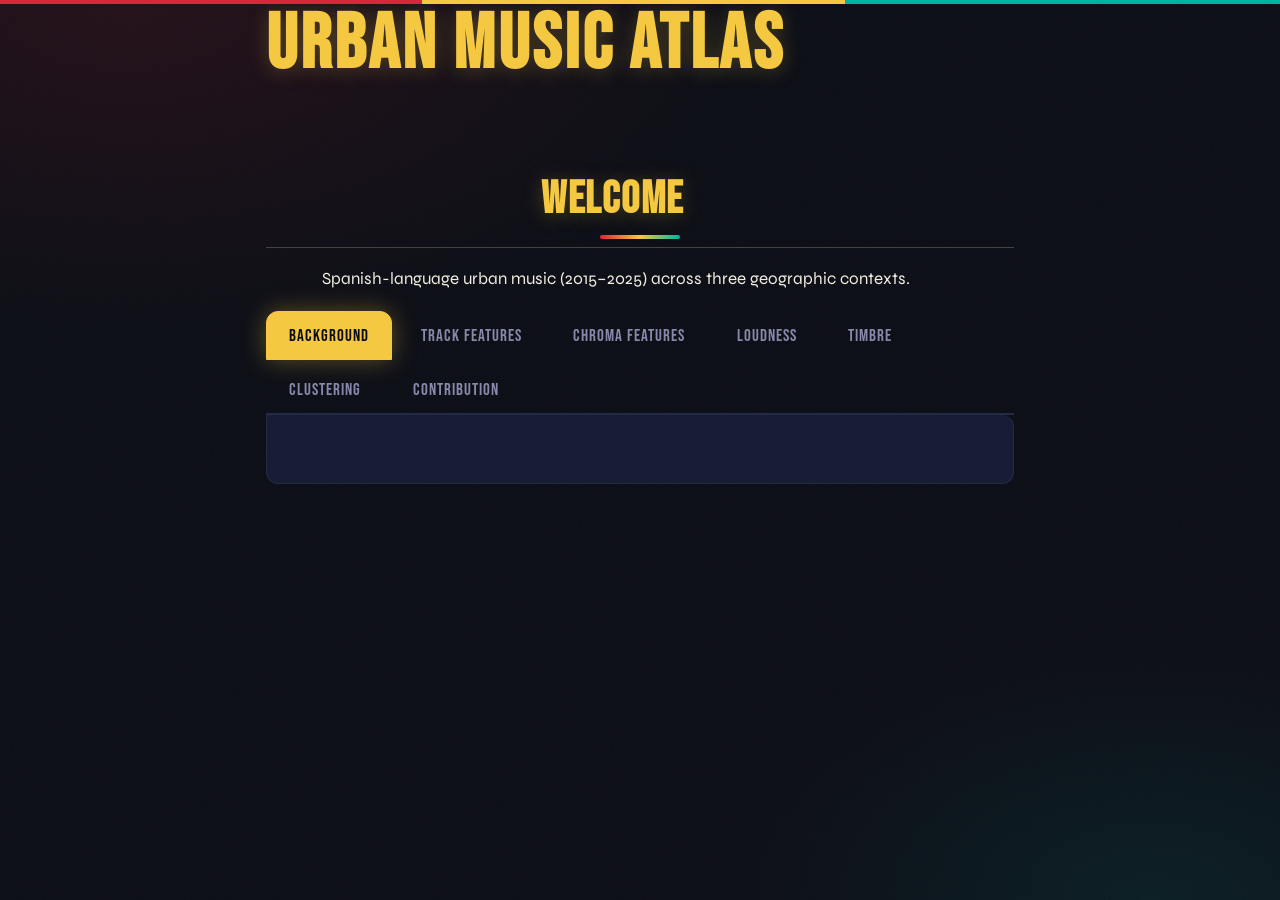
==== UrbanMusicAtlas.html @ 6ad92e12 "add first draft of website with styles" ====
<!DOCTYPE html>
<html xmlns="http://www.w3.org/1999/xhtml" lang="en" xml:lang="en"><head>

<meta charset="utf-8">
<meta name="generator" content="quarto-1.8.25">

<meta name="viewport" content="width=device-width, initial-scale=1.0, user-scalable=yes">


<title>Urban Music Atlas</title>
<style>
code{white-space: pre-wrap;}
span.smallcaps{font-variant: small-caps;}
div.columns{display: flex; gap: min(4vw, 1.5em);}
div.column{flex: auto; overflow-x: auto;}
div.hanging-indent{margin-left: 1.5em; text-indent: -1.5em;}
ul.task-list{list-style: none;}
ul.task-list li input[type="checkbox"] {
  width: 0.8em;
  margin: 0 0.8em 0.2em -1em; /* quarto-specific, see https://github.com/quarto-dev/quarto-cli/issues/4556 */ 
  vertical-align: middle;
}
</style>


<script src="UrbanMusicAtlas_files/libs/clipboard/clipboard.min.js"></script>
<script src="UrbanMusicAtlas_files/libs/quarto-html/quarto.js" type="module"></script>
<script src="UrbanMusicAtlas_files/libs/quarto-html/tabsets/tabsets.js" type="module"></script>
<script src="UrbanMusicAtlas_files/libs/quarto-html/axe/axe-check.js" type="module"></script>
<script src="UrbanMusicAtlas_files/libs/quarto-html/popper.min.js"></script>
<script src="UrbanMusicAtlas_files/libs/quarto-html/tippy.umd.min.js"></script>
<script src="UrbanMusicAtlas_files/libs/quarto-html/anchor.min.js"></script>
<link href="UrbanMusicAtlas_files/libs/quarto-html/tippy.css" rel="stylesheet">
<link href="UrbanMusicAtlas_files/libs/quarto-html/quarto-syntax-highlighting-dark-707d8167ce6003fca903bfe2be84ab7f.css" rel="stylesheet" id="quarto-text-highlighting-styles">
<script src="UrbanMusicAtlas_files/libs/bootstrap/bootstrap.min.js"></script>
<link href="UrbanMusicAtlas_files/libs/bootstrap/bootstrap-icons.css" rel="stylesheet">
<link href="UrbanMusicAtlas_files/libs/bootstrap/bootstrap-fcc3bc6eb91de46a6ea40c6d96a0da9b.min.css" rel="stylesheet" append-hash="true" id="quarto-bootstrap" data-mode="dark">


<link rel="stylesheet" href="styles.css">
</head>

<body class="fullcontent quarto-light">

<div id="quarto-content" class="page-columns page-rows-contents page-layout-article">

<main class="content" id="quarto-document-content">

<header id="title-block-header" class="quarto-title-block default">
<div class="quarto-title">
<h1 class="title">Urban Music Atlas</h1>
</div>



<div class="quarto-title-meta">

    
  
    
  </div>
  


</header>


<section id="welcome" class="level2 unnumbered">
<h2 class="unnumbered anchored" data-anchor-id="welcome">Welcome</h2>
<p>Spanish-language urban music (2015–2025) across three geographic contexts.</p>
<div class="tabset-margin-container"></div><div class="panel-tabset">
<ul class="nav nav-tabs" role="tablist"><li class="nav-item" role="presentation"><a class="nav-link active" id="tabset-1-1-tab" data-bs-toggle="tab" data-bs-target="#tabset-1-1" role="tab" aria-controls="tabset-1-1" aria-selected="true" href="">Background</a></li><li class="nav-item" role="presentation"><a class="nav-link" id="tabset-1-2-tab" data-bs-toggle="tab" data-bs-target="#tabset-1-2" role="tab" aria-controls="tabset-1-2" aria-selected="false" href="">Track Features</a></li><li class="nav-item" role="presentation"><a class="nav-link" id="tabset-1-3-tab" data-bs-toggle="tab" data-bs-target="#tabset-1-3" role="tab" aria-controls="tabset-1-3" aria-selected="false" href="">Chroma Features</a></li><li class="nav-item" role="presentation"><a class="nav-link" id="tabset-1-4-tab" data-bs-toggle="tab" data-bs-target="#tabset-1-4" role="tab" aria-controls="tabset-1-4" aria-selected="false" href="">Loudness</a></li><li class="nav-item" role="presentation"><a class="nav-link" id="tabset-1-5-tab" data-bs-toggle="tab" data-bs-target="#tabset-1-5" role="tab" aria-controls="tabset-1-5" aria-selected="false" href="">Timbre</a></li><li class="nav-item" role="presentation"><a class="nav-link" id="tabset-1-6-tab" data-bs-toggle="tab" data-bs-target="#tabset-1-6" role="tab" aria-controls="tabset-1-6" aria-selected="false" href="">Clustering</a></li><li class="nav-item" role="presentation"><a class="nav-link" id="tabset-1-7-tab" data-bs-toggle="tab" data-bs-target="#tabset-1-7" role="tab" aria-controls="tabset-1-7" aria-selected="false" href="">Contribution</a></li></ul>
<div class="tab-content">
<div id="tabset-1-1" class="tab-pane active" role="tabpanel" aria-labelledby="tabset-1-1-tab">

</div>
<div id="tabset-1-2" class="tab-pane" role="tabpanel" aria-labelledby="tabset-1-2-tab">

</div>
<div id="tabset-1-3" class="tab-pane" role="tabpanel" aria-labelledby="tabset-1-3-tab">

</div>
<div id="tabset-1-4" class="tab-pane" role="tabpanel" aria-labelledby="tabset-1-4-tab">

</div>
<div id="tabset-1-5" class="tab-pane" role="tabpanel" aria-labelledby="tabset-1-5-tab">

</div>
<div id="tabset-1-6" class="tab-pane" role="tabpanel" aria-labelledby="tabset-1-6-tab">

</div>
<div id="tabset-1-7" class="tab-pane" role="tabpanel" aria-labelledby="tabset-1-7-tab">

</div>
</div>
</div>
</section>

</main>
<!-- /main column -->
<script id="quarto-html-after-body" type="application/javascript">
  window.document.addEventListener("DOMContentLoaded", function (event) {
    const icon = "";
    const anchorJS = new window.AnchorJS();
    anchorJS.options = {
      placement: 'right',
      icon: icon
    };
    anchorJS.add('.anchored');
    const isCodeAnnotation = (el) => {
      for (const clz of el.classList) {
        if (clz.startsWith('code-annotation-')) {                     
          return true;
        }
      }
      return false;
    }
    const onCopySuccess = function(e) {
      // button target
      const button = e.trigger;
      // don't keep focus
      button.blur();
      // flash "checked"
      button.classList.add('code-copy-button-checked');
      var currentTitle = button.getAttribute("title");
      button.setAttribute("title", "Copied!");
      let tooltip;
      if (window.bootstrap) {
        button.setAttribute("data-bs-toggle", "tooltip");
        button.setAttribute("data-bs-placement", "left");
        button.setAttribute("data-bs-title", "Copied!");
        tooltip = new bootstrap.Tooltip(button, 
          { trigger: "manual", 
            customClass: "code-copy-button-tooltip",
            offset: [0, -8]});
        tooltip.show();    
      }
      setTimeout(function() {
        if (tooltip) {
          tooltip.hide();
          button.removeAttribute("data-bs-title");
          button.removeAttribute("data-bs-toggle");
          button.removeAttribute("data-bs-placement");
        }
        button.setAttribute("title", currentTitle);
        button.classList.remove('code-copy-button-checked');
      }, 1000);
      // clear code selection
      e.clearSelection();
    }
    const getTextToCopy = function(trigger) {
      const outerScaffold = trigger.parentElement.cloneNode(true);
      const codeEl = outerScaffold.querySelector('code');
      for (const childEl of codeEl.children) {
        if (isCodeAnnotation(childEl)) {
          childEl.remove();
        }
      }
      return codeEl.innerText;
    }
    const clipboard = new window.ClipboardJS('.code-copy-button:not([data-in-quarto-modal])', {
      text: getTextToCopy
    });
    clipboard.on('success', onCopySuccess);
    if (window.document.getElementById('quarto-embedded-source-code-modal')) {
      const clipboardModal = new window.ClipboardJS('.code-copy-button[data-in-quarto-modal]', {
        text: getTextToCopy,
        container: window.document.getElementById('quarto-embedded-source-code-modal')
      });
      clipboardModal.on('success', onCopySuccess);
    }
      var localhostRegex = new RegExp(/^(?:http|https):\/\/localhost\:?[0-9]*\//);
      var mailtoRegex = new RegExp(/^mailto:/);
        var filterRegex = new RegExp('/' + window.location.host + '/');
      var isInternal = (href) => {
          return filterRegex.test(href) || localhostRegex.test(href) || mailtoRegex.test(href);
      }
      // Inspect non-navigation links and adorn them if external
     var links = window.document.querySelectorAll('a[href]:not(.nav-link):not(.navbar-brand):not(.toc-action):not(.sidebar-link):not(.sidebar-item-toggle):not(.pagination-link):not(.no-external):not([aria-hidden]):not(.dropdown-item):not(.quarto-navigation-tool):not(.about-link)');
      for (var i=0; i<links.length; i++) {
        const link = links[i];
        if (!isInternal(link.href)) {
          // undo the damage that might have been done by quarto-nav.js in the case of
          // links that we want to consider external
          if (link.dataset.originalHref !== undefined) {
            link.href = link.dataset.originalHref;
          }
        }
      }
    function tippyHover(el, contentFn, onTriggerFn, onUntriggerFn) {
      const config = {
        allowHTML: true,
        maxWidth: 500,
        delay: 100,
        arrow: false,
        appendTo: function(el) {
            return el.parentElement;
        },
        interactive: true,
        interactiveBorder: 10,
        theme: 'quarto',
        placement: 'bottom-start',
      };
      if (contentFn) {
        config.content = contentFn;
      }
      if (onTriggerFn) {
        config.onTrigger = onTriggerFn;
      }
      if (onUntriggerFn) {
        config.onUntrigger = onUntriggerFn;
      }
      window.tippy(el, config); 
    }
    const noterefs = window.document.querySelectorAll('a[role="doc-noteref"]');
    for (var i=0; i<noterefs.length; i++) {
      const ref = noterefs[i];
      tippyHover(ref, function() {
        // use id or data attribute instead here
        let href = ref.getAttribute('data-footnote-href') || ref.getAttribute('href');
        try { href = new URL(href).hash; } catch {}
        const id = href.replace(/^#\/?/, "");
        const note = window.document.getElementById(id);
        if (note) {
          return note.innerHTML;
        } else {
          return "";
        }
      });
    }
    const xrefs = window.document.querySelectorAll('a.quarto-xref');
    const processXRef = (id, note) => {
      // Strip column container classes
      const stripColumnClz = (el) => {
        el.classList.remove("page-full", "page-columns");
        if (el.children) {
          for (const child of el.children) {
            stripColumnClz(child);
          }
        }
      }
      stripColumnClz(note)
      if (id === null || id.startsWith('sec-')) {
        // Special case sections, only their first couple elements
        const container = document.createElement("div");
        if (note.children && note.children.length > 2) {
          container.appendChild(note.children[0].cloneNode(true));
          for (let i = 1; i < note.children.length; i++) {
            const child = note.children[i];
            if (child.tagName === "P" && child.innerText === "") {
              continue;
            } else {
              container.appendChild(child.cloneNode(true));
              break;
            }
          }
          if (window.Quarto?.typesetMath) {
            window.Quarto.typesetMath(container);
          }
          return container.innerHTML
        } else {
          if (window.Quarto?.typesetMath) {
            window.Quarto.typesetMath(note);
          }
          return note.innerHTML;
        }
      } else {
        // Remove any anchor links if they are present
        const anchorLink = note.querySelector('a.anchorjs-link');
        if (anchorLink) {
          anchorLink.remove();
        }
        if (window.Quarto?.typesetMath) {
          window.Quarto.typesetMath(note);
        }
        if (note.classList.contains("callout")) {
          return note.outerHTML;
        } else {
          return note.innerHTML;
        }
      }
    }
    for (var i=0; i<xrefs.length; i++) {
      const xref = xrefs[i];
      tippyHover(xref, undefined, function(instance) {
        instance.disable();
        let url = xref.getAttribute('href');
        let hash = undefined; 
        if (url.startsWith('#')) {
          hash = url;
        } else {
          try { hash = new URL(url).hash; } catch {}
        }
        if (hash) {
          const id = hash.replace(/^#\/?/, "");
          const note = window.document.getElementById(id);
          if (note !== null) {
            try {
              const html = processXRef(id, note.cloneNode(true));
              instance.setContent(html);
            } finally {
              instance.enable();
              instance.show();
            }
          } else {
            // See if we can fetch this
            fetch(url.split('#')[0])
            .then(res => res.text())
            .then(html => {
              const parser = new DOMParser();
              const htmlDoc = parser.parseFromString(html, "text/html");
              const note = htmlDoc.getElementById(id);
              if (note !== null) {
                const html = processXRef(id, note);
                instance.setContent(html);
              } 
            }).finally(() => {
              instance.enable();
              instance.show();
            });
          }
        } else {
          // See if we can fetch a full url (with no hash to target)
          // This is a special case and we should probably do some content thinning / targeting
          fetch(url)
          .then(res => res.text())
          .then(html => {
            const parser = new DOMParser();
            const htmlDoc = parser.parseFromString(html, "text/html");
            const note = htmlDoc.querySelector('main.content');
            if (note !== null) {
              // This should only happen for chapter cross references
              // (since there is no id in the URL)
              // remove the first header
              if (note.children.length > 0 && note.children[0].tagName === "HEADER") {
                note.children[0].remove();
              }
              const html = processXRef(null, note);
              instance.setContent(html);
            } 
          }).finally(() => {
            instance.enable();
            instance.show();
          });
        }
      }, function(instance) {
      });
    }
        let selectedAnnoteEl;
        const selectorForAnnotation = ( cell, annotation) => {
          let cellAttr = 'data-code-cell="' + cell + '"';
          let lineAttr = 'data-code-annotation="' +  annotation + '"';
          const selector = 'span[' + cellAttr + '][' + lineAttr + ']';
          return selector;
        }
        const selectCodeLines = (annoteEl) => {
          const doc = window.document;
          const targetCell = annoteEl.getAttribute("data-target-cell");
          const targetAnnotation = annoteEl.getAttribute("data-target-annotation");
          const annoteSpan = window.document.querySelector(selectorForAnnotation(targetCell, targetAnnotation));
          const lines = annoteSpan.getAttribute("data-code-lines").split(",");
          const lineIds = lines.map((line) => {
            return targetCell + "-" + line;
          })
          let top = null;
          let height = null;
          let parent = null;
          if (lineIds.length > 0) {
              //compute the position of the single el (top and bottom and make a div)
              const el = window.document.getElementById(lineIds[0]);
              top = el.offsetTop;
              height = el.offsetHeight;
              parent = el.parentElement.parentElement;
            if (lineIds.length > 1) {
              const lastEl = window.document.getElementById(lineIds[lineIds.length - 1]);
              const bottom = lastEl.offsetTop + lastEl.offsetHeight;
              height = bottom - top;
            }
            if (top !== null && height !== null && parent !== null) {
              // cook up a div (if necessary) and position it 
              let div = window.document.getElementById("code-annotation-line-highlight");
              if (div === null) {
                div = window.document.createElement("div");
                div.setAttribute("id", "code-annotation-line-highlight");
                div.style.position = 'absolute';
                parent.appendChild(div);
              }
              div.style.top = top - 2 + "px";
              div.style.height = height + 4 + "px";
              div.style.left = 0;
              let gutterDiv = window.document.getElementById("code-annotation-line-highlight-gutter");
              if (gutterDiv === null) {
                gutterDiv = window.document.createElement("div");
                gutterDiv.setAttribute("id", "code-annotation-line-highlight-gutter");
                gutterDiv.style.position = 'absolute';
                const codeCell = window.document.getElementById(targetCell);
                const gutter = codeCell.querySelector('.code-annotation-gutter');
                gutter.appendChild(gutterDiv);
              }
              gutterDiv.style.top = top - 2 + "px";
              gutterDiv.style.height = height + 4 + "px";
            }
            selectedAnnoteEl = annoteEl;
          }
        };
        const unselectCodeLines = () => {
          const elementsIds = ["code-annotation-line-highlight", "code-annotation-line-highlight-gutter"];
          elementsIds.forEach((elId) => {
            const div = window.document.getElementById(elId);
            if (div) {
              div.remove();
            }
          });
          selectedAnnoteEl = undefined;
        };
          // Handle positioning of the toggle
      window.addEventListener(
        "resize",
        throttle(() => {
          elRect = undefined;
          if (selectedAnnoteEl) {
            selectCodeLines(selectedAnnoteEl);
          }
        }, 10)
      );
      function throttle(fn, ms) {
      let throttle = false;
      let timer;
        return (...args) => {
          if(!throttle) { // first call gets through
              fn.apply(this, args);
              throttle = true;
          } else { // all the others get throttled
              if(timer) clearTimeout(timer); // cancel #2
              timer = setTimeout(() => {
                fn.apply(this, args);
                timer = throttle = false;
              }, ms);
          }
        };
      }
        // Attach click handler to the DT
        const annoteDls = window.document.querySelectorAll('dt[data-target-cell]');
        for (const annoteDlNode of annoteDls) {
          annoteDlNode.addEventListener('click', (event) => {
            const clickedEl = event.target;
            if (clickedEl !== selectedAnnoteEl) {
              unselectCodeLines();
              const activeEl = window.document.querySelector('dt[data-target-cell].code-annotation-active');
              if (activeEl) {
                activeEl.classList.remove('code-annotation-active');
              }
              selectCodeLines(clickedEl);
              clickedEl.classList.add('code-annotation-active');
            } else {
              // Unselect the line
              unselectCodeLines();
              clickedEl.classList.remove('code-annotation-active');
            }
          });
        }
    const findCites = (el) => {
      const parentEl = el.parentElement;
      if (parentEl) {
        const cites = parentEl.dataset.cites;
        if (cites) {
          return {
            el,
            cites: cites.split(' ')
          };
        } else {
          return findCites(el.parentElement)
        }
      } else {
        return undefined;
      }
    };
    var bibliorefs = window.document.querySelectorAll('a[role="doc-biblioref"]');
    for (var i=0; i<bibliorefs.length; i++) {
      const ref = bibliorefs[i];
      const citeInfo = findCites(ref);
      if (citeInfo) {
        tippyHover(citeInfo.el, function() {
          var popup = window.document.createElement('div');
          citeInfo.cites.forEach(function(cite) {
            var citeDiv = window.document.createElement('div');
            citeDiv.classList.add('hanging-indent');
            citeDiv.classList.add('csl-entry');
            var biblioDiv = window.document.getElementById('ref-' + cite);
            if (biblioDiv) {
              citeDiv.innerHTML = biblioDiv.innerHTML;
            }
            popup.appendChild(citeDiv);
          });
          return popup.innerHTML;
        });
      }
    }
  });
  </script>
</div> <!-- /content -->




</body></html>
---- UrbanMusicAtlas_files/libs/quarto-html/tippy.css ----
.tippy-box[data-animation=fade][data-state=hidden]{opacity:0}[data-tippy-root]{max-width:calc(100vw - 10px)}.tippy-box{position:relative;background-color:#333;color:#fff;border-radius:4px;font-size:14px;line-height:1.4;white-space:normal;outline:0;transition-property:transform,visibility,opacity}.tippy-box[data-placement^=top]>.tippy-arrow{bottom:0}.tippy-box[data-placement^=top]>.tippy-arrow:before{bottom:-7px;left:0;border-width:8px 8px 0;border-top-color:initial;transform-origin:center top}.tippy-box[data-placement^=bottom]>.tippy-arrow{top:0}.tippy-box[data-placement^=bottom]>.tippy-arrow:before{top:-7px;left:0;border-width:0 8px 8px;border-bottom-color:initial;transform-origin:center bottom}.tippy-box[data-placement^=left]>.tippy-arrow{right:0}.tippy-box[data-placement^=left]>.tippy-arrow:before{border-width:8px 0 8px 8px;border-left-color:initial;right:-7px;transform-origin:center left}.tippy-box[data-placement^=right]>.tippy-arrow{left:0}.tippy-box[data-placement^=right]>.tippy-arrow:before{left:-7px;border-width:8px 8px 8px 0;border-right-color:initial;transform-origin:center right}.tippy-box[data-inertia][data-state=visible]{transition-timing-function:cubic-bezier(.54,1.5,.38,1.11)}.tippy-arrow{width:16px;height:16px;color:#333}.tippy-arrow:before{content:"";position:absolute;border-color:transparent;border-style:solid}.tippy-content{position:relative;padding:5px 9px;z-index:1}
---- UrbanMusicAtlas_files/libs/quarto-html/quarto-syntax-highlighting-dark-707d8167ce6003fca903bfe2be84ab7f.css ----
/* quarto syntax highlight colors */
:root {
  --quarto-hl-al-color: #f07178;
  --quarto-hl-an-color: #d4d0ab;
  --quarto-hl-at-color: #00e0e0;
  --quarto-hl-bn-color: #d4d0ab;
  --quarto-hl-bu-color: #abe338;
  --quarto-hl-ch-color: #abe338;
  --quarto-hl-co-color: #f8f8f2;
  --quarto-hl-cv-color: #ffd700;
  --quarto-hl-cn-color: #ffd700;
  --quarto-hl-cf-color: #ffa07a;
  --quarto-hl-dt-color: #ffa07a;
  --quarto-hl-dv-color: #d4d0ab;
  --quarto-hl-do-color: #f8f8f2;
  --quarto-hl-er-color: #f07178;
  --quarto-hl-ex-color: #00e0e0;
  --quarto-hl-fl-color: #d4d0ab;
  --quarto-hl-fu-color: #ffa07a;
  --quarto-hl-im-color: #abe338;
  --quarto-hl-in-color: #d4d0ab;
  --quarto-hl-kw-color: #ffa07a;
  --quarto-hl-op-color: #ffa07a;
  --quarto-hl-ot-color: #00e0e0;
  --quarto-hl-pp-color: #dcc6e0;
  --quarto-hl-re-color: #00e0e0;
  --quarto-hl-sc-color: #abe338;
  --quarto-hl-ss-color: #abe338;
  --quarto-hl-st-color: #abe338;
  --quarto-hl-va-color: #00e0e0;
  --quarto-hl-vs-color: #abe338;
  --quarto-hl-wa-color: #dcc6e0;
}

/* other quarto variables */
:root {
  --quarto-font-monospace: SFMono-Regular, Menlo, Monaco, Consolas, "Liberation Mono", "Courier New", monospace;
}

/* syntax highlight based on Pandoc's rules */
pre > code.sourceCode > span {
  color: #f8f8f2;
}

code.sourceCode > span {
  color: #f8f8f2;
}

div.sourceCode,
div.sourceCode pre.sourceCode {
  color: #f8f8f2;
}

/* Normal */
code span {
  color: #f8f8f2;
}

/* Alert */
code span.al {
  color: #f07178;
}

/* Annotation */
code span.an {
  color: #d4d0ab;
}

/* Attribute */
code span.at {
  color: #00e0e0;
}

/* BaseN */
code span.bn {
  color: #d4d0ab;
}

/* BuiltIn */
code span.bu {
  color: #abe338;
}

/* ControlFlow */
code span.cf {
  font-weight: bold;
  color: #ffa07a;
}

/* Char */
code span.ch {
  color: #abe338;
}

/* Constant */
code span.cn {
  color: #ffd700;
}

/* Comment */
code span.co {
  font-style: italic;
  color: #f8f8f2;
}

/* CommentVar */
code span.cv {
  color: #ffd700;
}

/* Documentation */
code span.do {
  color: #f8f8f2;
}

/* DataType */
code span.dt {
  color: #ffa07a;
}

/* DecVal */
code span.dv {
  color: #d4d0ab;
}

/* Error */
code span.er {
  color: #f07178;
  text-decoration: underline;
}

/* Extension */
code span.ex {
  font-weight: bold;
  color: #00e0e0;
}

/* Float */
code span.fl {
  color: #d4d0ab;
}

/* Function */
code span.fu {
  color: #ffa07a;
}

/* Import */
code span.im {
  color: #abe338;
}

/* Information */
code span.in {
  color: #d4d0ab;
}

/* Keyword */
code span.kw {
  font-weight: bold;
  color: #ffa07a;
}

/* Operator */
code span.op {
  color: #ffa07a;
}

/* Other */
code span.ot {
  color: #00e0e0;
}

/* Preprocessor */
code span.pp {
  color: #dcc6e0;
}

/* RegionMarker */
code span.re {
  background-color: #f8f8f2;
  color: #00e0e0;
}

/* SpecialChar */
code span.sc {
  color: #abe338;
}

/* SpecialString */
code span.ss {
  color: #abe338;
}

/* String */
code span.st {
  color: #abe338;
}

/* Variable */
code span.va {
  color: #00e0e0;
}

/* VerbatimString */
code span.vs {
  color: #abe338;
}

/* Warning */
code span.wa {
  color: #dcc6e0;
}

.prevent-inlining {
  content: "</";
}

/*# sourceMappingURL=f5ab3bb6f5ded8da9f12dd3a91d3da26.css.map */
---- styles.css ----
/* ============================================================
   URBAN MUSIC ATLAS — styles.css
   Reggaeton / Puerto Rico / Canarias vibes
   Palette: night navy · solar gold · PR red · Atlantic teal
   ============================================================ */

@import url('https://fonts.googleapis.com/css2?family=Bebas+Neue&family=Syne:wght@400;600;800&family=Space+Mono:ital,wght@0,400;0,700;1,400&display=swap');

/* ---------- Design Tokens ---------- */
:root {
  --night:      #0a0c14;
  --deep:       #12152a;
  --card:       #181c35;
  --border:     #252a4a;
  --gold:       #f5c842;
  --gold-dim:   #c49f28;
  --red:        #d62839;      /* PR flag red   */
  --teal:       #00b4a2;      /* Atlantic ocean */
  --white:      #f0ecdf;
  --muted:      #8888aa;

  --font-display: 'Bebas Neue', sans-serif;
  --font-body:    'Syne', sans-serif;
  --font-mono:    'Space Mono', monospace;

  --radius:  12px;
  --radius-lg: 20px;
  --glow-gold: 0 0 24px rgba(245,200,66,.35);
  --glow-teal: 0 0 24px rgba(0,180,162,.30);
}

/* ---------- Base Reset ---------- */
*, *::before, *::after { box-sizing: border-box; margin: 0; padding: 0; }

html {
  scroll-behavior: smooth;
}

body {
  background-color: var(--night);
  color: var(--white);
  font-family: var(--font-body);
  font-size: 1rem;
  line-height: 1.65;
  /* Subtle noise texture */
  background-image:
    radial-gradient(ellipse 80% 60% at 10% 0%, rgba(214,40,57,.12) 0%, transparent 60%),
    radial-gradient(ellipse 60% 50% at 90% 100%, rgba(0,180,162,.10) 0%, transparent 55%),
    url("data:image/svg+xml,%3Csvg xmlns='http://www.w3.org/2000/svg' width='300' height='300'%3E%3Cfilter id='n'%3E%3CfeTurbulence type='fractalNoise' baseFrequency='0.75' numOctaves='4' stitchTiles='stitch'/%3E%3C/filter%3E%3Crect width='300' height='300' filter='url(%23n)' opacity='0.04'/%3E%3C/svg%3E");
}

/* ---------- Scrollbar ---------- */
::-webkit-scrollbar { width: 6px; }
::-webkit-scrollbar-track { background: var(--deep); }
::-webkit-scrollbar-thumb { background: var(--gold); border-radius: 3px; }

/* ---------- Selection ---------- */
::selection { background: var(--gold); color: var(--night); }

/* ---------- Typography ---------- */
h1, h2, h3, h4 {
  font-family: var(--font-display);
  letter-spacing: .04em;
  line-height: 1.1;
  color: var(--gold);
  text-shadow: 0 2px 20px rgba(245,200,66,.25);
}

h1 { font-size: clamp(2.8rem, 6vw, 5rem); }
h2 { font-size: clamp(1.8rem, 3.5vw, 2.8rem); }
h3 { font-size: clamp(1.2rem, 2.5vw, 1.8rem); }

p { color: var(--white); max-width: 70ch; }

a {
  color: var(--teal);
  text-decoration: none;
  transition: color .2s, text-shadow .2s;
}
a:hover {
  color: var(--gold);
  text-shadow: var(--glow-gold);
}

code, pre {
  font-family: var(--font-mono);
  font-size: .88rem;
  background: var(--card);
  border: 1px solid var(--border);
  border-radius: 6px;
}
code { padding: .15em .45em; color: var(--gold); }
pre  { padding: 1.2rem; overflow-x: auto; }

/* ---------- Layout ---------- */
.container, main, #quarto-content > * {
  max-width: 1140px;
  margin: 0 auto;
  padding: 0 1.5rem;
}

/* ---------- Quarto body overrides (darkly theme) ---------- */
body.quarto-dark, .quarto-body {
  background-color: var(--night) !important;
}

/* ---------- Navbar ---------- */
.navbar {
  background: linear-gradient(90deg, var(--night) 0%, var(--deep) 100%) !important;
  border-bottom: 2px solid var(--gold) !important;
  box-shadow: 0 4px 32px rgba(245,200,66,.15);
  font-family: var(--font-display);
  letter-spacing: .08em;
}

.navbar-brand, .nav-link {
  color: var(--gold) !important;
  font-family: var(--font-display);
  font-size: 1.1rem;
  letter-spacing: .08em;
  transition: color .2s, text-shadow .2s;
}
.navbar-brand:hover, .nav-link:hover,
.navbar-brand:focus, .nav-link:focus {
  color: var(--teal) !important;
  text-shadow: var(--glow-teal);
}
.navbar-brand { font-size: 1.4rem; }

/* ---------- Hero / Welcome Section ---------- */
.welcome-hero, #welcome {
  padding: 4rem 0 2.5rem;
  text-align: center;
  position: relative;
}

/* Decorative rule under welcome heading */
h2:first-of-type::after {
  content: '';
  display: block;
  margin: .6rem auto 0;
  width: 80px;
  height: 4px;
  background: linear-gradient(90deg, var(--red), var(--gold), var(--teal));
  border-radius: 2px;
}

/* ---------- Panel / Tab Set ---------- */
.panel-tabset .nav-tabs {
  border-bottom: 2px solid var(--border);
  gap: .3rem;
  flex-wrap: wrap;
}

.panel-tabset .nav-tabs .nav-link {
  font-family: var(--font-display);
  font-size: 1rem;
  letter-spacing: .06em;
  color: var(--muted) !important;
  background: transparent;
  border: 1px solid transparent;
  border-radius: var(--radius) var(--radius) 0 0;
  padding: .55rem 1.3rem;
  transition: color .2s, border-color .2s, background .2s;
}

.panel-tabset .nav-tabs .nav-link:hover {
  color: var(--gold) !important;
  background: rgba(245,200,66,.06);
  border-color: var(--border);
}

.panel-tabset .nav-tabs .nav-link.active {
  color: var(--night) !important;
  background: var(--gold) !important;
  border-color: var(--gold) !important;
  box-shadow: var(--glow-gold);
}

.panel-tabset .tab-content {
  background: var(--card);
  border: 1px solid var(--border);
  border-top: none;
  border-radius: 0 var(--radius) var(--radius) var(--radius);
  padding: 2rem;
}

/* ---------- Cards ---------- */
.card, .quarto-card {
  background: var(--card) !important;
  border: 1px solid var(--border) !important;
  border-radius: var(--radius-lg) !important;
  transition: transform .25s, box-shadow .25s;
}
.card:hover {
  transform: translateY(-4px);
  box-shadow: 0 12px 40px rgba(0,0,0,.5), var(--glow-teal);
}
.card-header { background: transparent !important; border-bottom: 1px solid var(--border) !important; }

/* ---------- Buttons ---------- */
.btn-primary, .btn {
  font-family: var(--font-display);
  letter-spacing: .08em;
  background: var(--gold) !important;
  color: var(--night) !important;
  border: none !important;
  border-radius: var(--radius) !important;
  padding: .55rem 1.6rem;
  transition: box-shadow .2s, transform .15s;
}
.btn-primary:hover, .btn:hover {
  box-shadow: var(--glow-gold);
  transform: translateY(-2px);
}

/* ---------- Tables ---------- */
.table, table {
  font-family: var(--font-mono);
  font-size: .85rem;
  color: var(--white);
  border-collapse: collapse;
  width: 100%;
}
.table thead th, th {
  background: var(--deep);
  color: var(--gold);
  font-family: var(--font-display);
  letter-spacing: .06em;
  border-bottom: 2px solid var(--gold);
  padding: .75rem 1rem;
}
.table tbody tr, tbody tr {
  border-bottom: 1px solid var(--border);
  transition: background .15s;
}
.table tbody tr:hover, tbody tr:hover {
  background: rgba(245,200,66,.07);
}
td { padding: .6rem 1rem; }

/* ---------- Plots / Figures ---------- */
.figure, figure, .quarto-figure {
  border-radius: var(--radius);
  overflow: hidden;
  border: 1px solid var(--border);
  box-shadow: 0 8px 32px rgba(0,0,0,.4);
}

/* Plotly / SVG dark overrides */
.js-plotly-plot .plotly .bg {
  fill: var(--card) !important;
}

/* ---------- Callouts ---------- */
.callout {
  border-left: 4px solid var(--teal);
  background: rgba(0,180,162,.08);
  border-radius: 0 var(--radius) var(--radius) 0;
  padding: 1rem 1.2rem;
}
.callout-important { border-left-color: var(--red); background: rgba(214,40,57,.08); }
.callout-note      { border-left-color: var(--gold); background: rgba(245,200,66,.07); }

/* ---------- Footer ---------- */
footer, .quarto-footer {
  border-top: 2px solid var(--border);
  padding: 2rem 1.5rem;
  text-align: center;
  font-family: var(--font-mono);
  font-size: .78rem;
  color: var(--muted);
  background: var(--deep);
}

/* ---------- Decorative Accent Strip ---------- */
body::before {
  content: '';
  display: block;
  height: 4px;
  background: linear-gradient(90deg,
    var(--red)  0%   33%,
    var(--gold) 33%  66%,
    var(--teal) 66%  100%
  );
  position: sticky;
  top: 0;
  z-index: 9999;
}

/* ---------- Animations ---------- */
@keyframes fadeUp {
  from { opacity: 0; transform: translateY(24px); }
  to   { opacity: 1; transform: translateY(0); }
}

main > *, #quarto-content section {
  animation: fadeUp .55s ease both;
}

/* ---------- Responsive ---------- */
@media (max-width: 768px) {
  h1 { font-size: 2.4rem; }
  h2 { font-size: 1.6rem; }

  .panel-tabset .nav-tabs .nav-link {
    font-size: .85rem;
    padding: .45rem .9rem;
  }
}
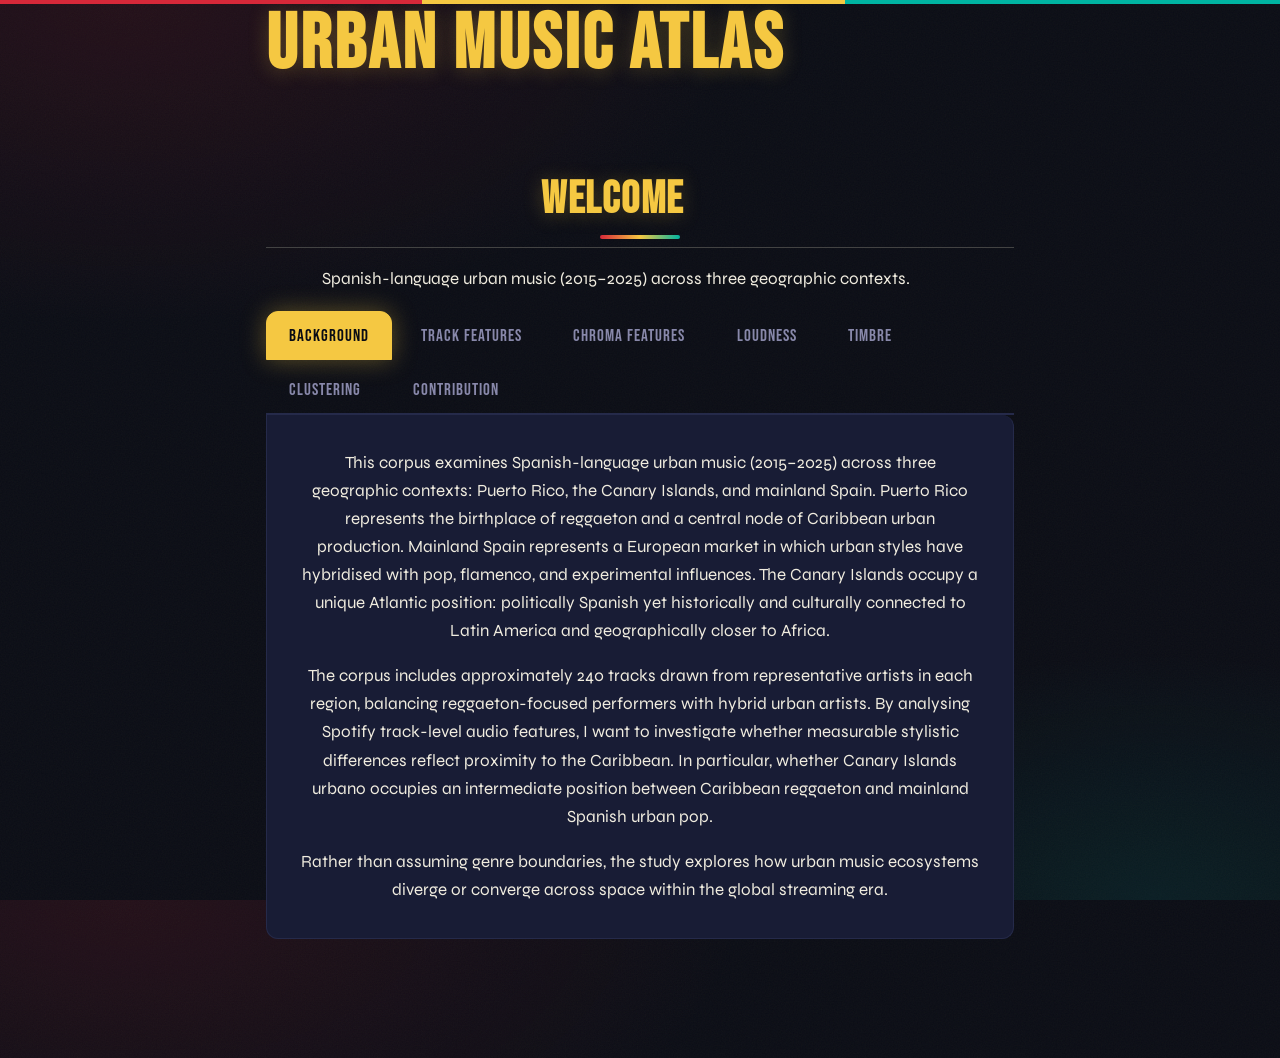
==== commit ce896361: "add song csvs and chromagrams, also update styles" ====
--- a/UrbanMusicAtlas.html
+++ b/UrbanMusicAtlas.html
@@ -72,13 +72,65 @@
 <ul class="nav nav-tabs" role="tablist"><li class="nav-item" role="presentation"><a class="nav-link active" id="tabset-1-1-tab" data-bs-toggle="tab" data-bs-target="#tabset-1-1" role="tab" aria-controls="tabset-1-1" aria-selected="true" href="">Background</a></li><li class="nav-item" role="presentation"><a class="nav-link" id="tabset-1-2-tab" data-bs-toggle="tab" data-bs-target="#tabset-1-2" role="tab" aria-controls="tabset-1-2" aria-selected="false" href="">Track Features</a></li><li class="nav-item" role="presentation"><a class="nav-link" id="tabset-1-3-tab" data-bs-toggle="tab" data-bs-target="#tabset-1-3" role="tab" aria-controls="tabset-1-3" aria-selected="false" href="">Chroma Features</a></li><li class="nav-item" role="presentation"><a class="nav-link" id="tabset-1-4-tab" data-bs-toggle="tab" data-bs-target="#tabset-1-4" role="tab" aria-controls="tabset-1-4" aria-selected="false" href="">Loudness</a></li><li class="nav-item" role="presentation"><a class="nav-link" id="tabset-1-5-tab" data-bs-toggle="tab" data-bs-target="#tabset-1-5" role="tab" aria-controls="tabset-1-5" aria-selected="false" href="">Timbre</a></li><li class="nav-item" role="presentation"><a class="nav-link" id="tabset-1-6-tab" data-bs-toggle="tab" data-bs-target="#tabset-1-6" role="tab" aria-controls="tabset-1-6" aria-selected="false" href="">Clustering</a></li><li class="nav-item" role="presentation"><a class="nav-link" id="tabset-1-7-tab" data-bs-toggle="tab" data-bs-target="#tabset-1-7" role="tab" aria-controls="tabset-1-7" aria-selected="false" href="">Contribution</a></li></ul>
 <div class="tab-content">
 <div id="tabset-1-1" class="tab-pane active" role="tabpanel" aria-labelledby="tabset-1-1-tab">
-
+<p>This corpus examines Spanish-language urban music (2015–2025) across three geographic contexts: Puerto Rico, the Canary Islands, and mainland Spain. Puerto Rico represents the birthplace of reggaeton and a central node of Caribbean urban production. Mainland Spain represents a European market in which urban styles have hybridised with pop, flamenco, and experimental influences. The Canary Islands occupy a unique Atlantic position: politically Spanish yet historically and culturally connected to Latin America and geographically closer to Africa.</p>
+<p>The corpus includes approximately 240 tracks drawn from representative artists in each region, balancing reggaeton-focused performers with hybrid urban artists. By analysing Spotify track-level audio features, I want to investigate whether measurable stylistic differences reflect proximity to the Caribbean. In particular, whether Canary Islands urbano occupies an intermediate position between Caribbean reggaeton and mainland Spanish urban pop.</p>
+<p>Rather than assuming genre boundaries, the study explores how urban music ecosystems diverge or converge across space within the global streaming era.</p>
 </div>
 <div id="tabset-1-2" class="tab-pane" role="tabpanel" aria-labelledby="tabset-1-2-tab">
 
 </div>
 <div id="tabset-1-3" class="tab-pane" role="tabpanel" aria-labelledby="tabset-1-3-tab">
-
+<p>These three chromagrams represent the pitch-class energy over time for three culturally rooted tracks from each region.</p>
+<div class="chroma-grid">
+<div class="chroma-card pr">
+<div class="chroma-header">
+<p>🇵🇷 <strong>DTMF · Bad Bunny</strong> — Puerto Rico</p>
+</div>
+<div class="cell">
+<div class="cell-output-display">
+<div>
+<figure class="figure">
+<p><img src="UrbanMusicAtlas_files/figure-html/unnamed-chunk-2-1.png" class="img-fluid figure-img" width="672"></p>
+</figure>
+</div>
+</div>
+</div>
+<p>Shows prominent activity around A♭ and E, common in reggaeton production rooted in Puerto Rico.</p>
+</div>
+<div class="chroma-card ci">
+<div class="chroma-header">
+<p>🏝️ <strong>NI BORRACHO · Quevedo</strong> — Canary Islands</p>
+</div>
+<div class="cell">
+<div class="cell-output-display">
+<div>
+<figure class="figure">
+<p><img src="UrbanMusicAtlas_files/figure-html/unnamed-chunk-3-1.png" class="img-fluid figure-img" width="672"></p>
+</figure>
+</div>
+</div>
+</div>
+<p>Energy evenly spread across A, G, F, and E — no single dominant tonal centre, suggesting a blend of Iberian and Latin American influences.</p>
+</div>
+<div class="chroma-card sp">
+<div class="chroma-header">
+<p>🇪🇸 <strong>MALAMENTE · Rosalía</strong> — Mainland Spain</p>
+</div>
+<div class="cell">
+<div class="cell-output-display">
+<div>
+<figure class="figure">
+<p><img src="UrbanMusicAtlas_files/figure-html/unnamed-chunk-4-1.png" class="img-fluid figure-img" width="672"></p>
+</figure>
+</div>
+</div>
+</div>
+<p>Strong concentration around G, C, and F — reflecting the harmonic language deeply embedded in flamenco tradition.</p>
+</div>
+</div>
+<blockquote class="blockquote">
+<p>Quevedo’s chromagram appears harmonically closer to Bad Bunny than to Rosalía — hinting that Canarian music carries a stronger Latin Caribbean influence than a Peninsular Spanish one.</p>
+</blockquote>
 </div>
 <div id="tabset-1-4" class="tab-pane" role="tabpanel" aria-labelledby="tabset-1-4-tab">
 
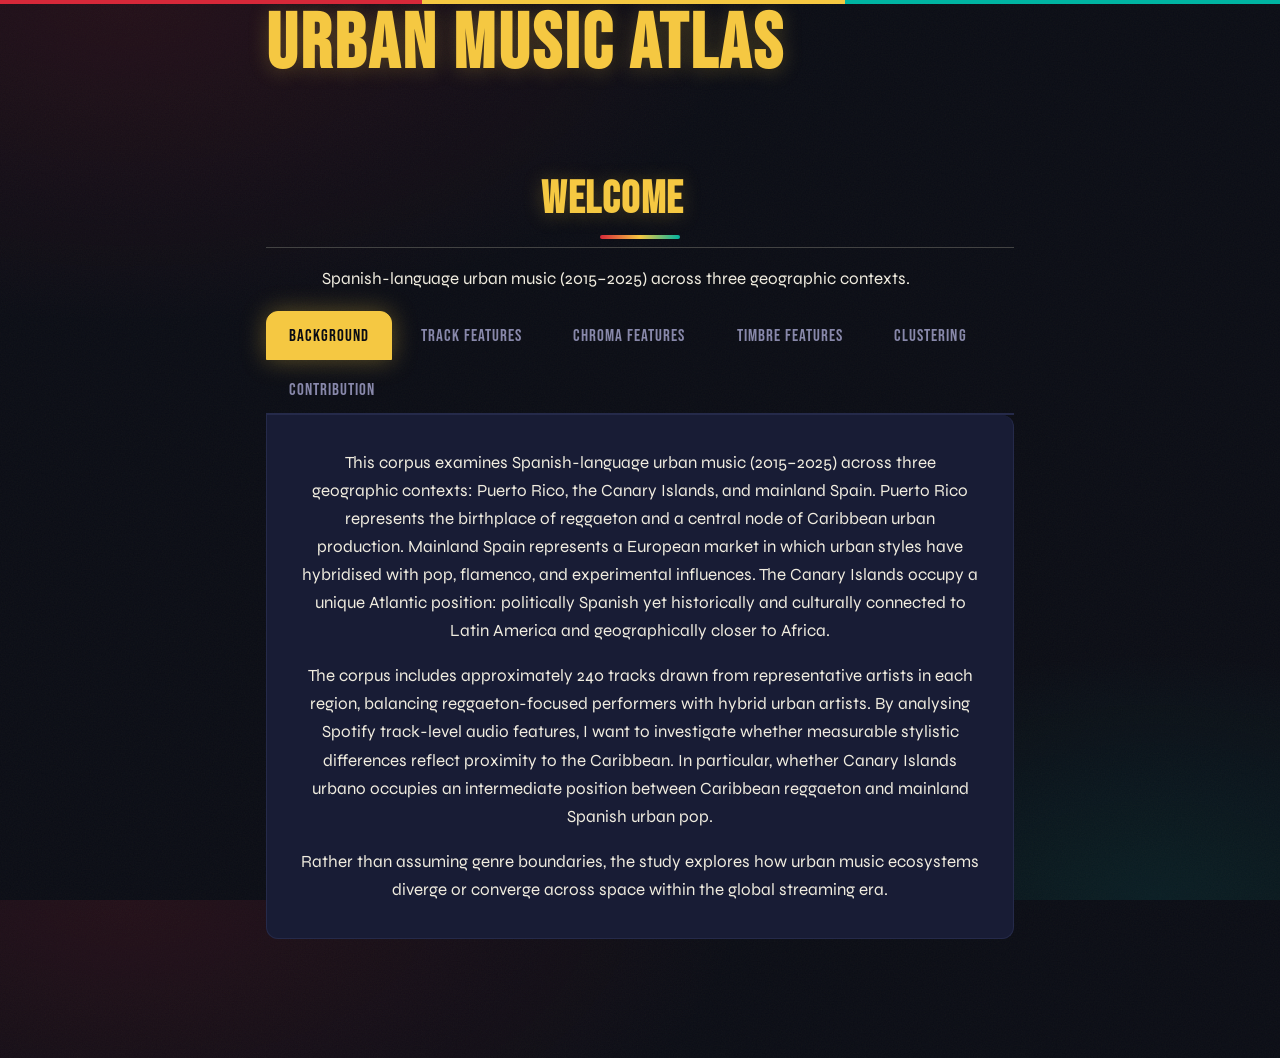
==== commit e42ce3b2: "add timbre" ====
--- a/UrbanMusicAtlas.html
+++ b/UrbanMusicAtlas.html
@@ -69,7 +69,7 @@
 <h2 class="unnumbered anchored" data-anchor-id="welcome">Welcome</h2>
 <p>Spanish-language urban music (2015–2025) across three geographic contexts.</p>
 <div class="tabset-margin-container"></div><div class="panel-tabset">
-<ul class="nav nav-tabs" role="tablist"><li class="nav-item" role="presentation"><a class="nav-link active" id="tabset-1-1-tab" data-bs-toggle="tab" data-bs-target="#tabset-1-1" role="tab" aria-controls="tabset-1-1" aria-selected="true" href="">Background</a></li><li class="nav-item" role="presentation"><a class="nav-link" id="tabset-1-2-tab" data-bs-toggle="tab" data-bs-target="#tabset-1-2" role="tab" aria-controls="tabset-1-2" aria-selected="false" href="">Track Features</a></li><li class="nav-item" role="presentation"><a class="nav-link" id="tabset-1-3-tab" data-bs-toggle="tab" data-bs-target="#tabset-1-3" role="tab" aria-controls="tabset-1-3" aria-selected="false" href="">Chroma Features</a></li><li class="nav-item" role="presentation"><a class="nav-link" id="tabset-1-4-tab" data-bs-toggle="tab" data-bs-target="#tabset-1-4" role="tab" aria-controls="tabset-1-4" aria-selected="false" href="">Loudness</a></li><li class="nav-item" role="presentation"><a class="nav-link" id="tabset-1-5-tab" data-bs-toggle="tab" data-bs-target="#tabset-1-5" role="tab" aria-controls="tabset-1-5" aria-selected="false" href="">Timbre</a></li><li class="nav-item" role="presentation"><a class="nav-link" id="tabset-1-6-tab" data-bs-toggle="tab" data-bs-target="#tabset-1-6" role="tab" aria-controls="tabset-1-6" aria-selected="false" href="">Clustering</a></li><li class="nav-item" role="presentation"><a class="nav-link" id="tabset-1-7-tab" data-bs-toggle="tab" data-bs-target="#tabset-1-7" role="tab" aria-controls="tabset-1-7" aria-selected="false" href="">Contribution</a></li></ul>
+<ul class="nav nav-tabs" role="tablist"><li class="nav-item" role="presentation"><a class="nav-link active" id="tabset-1-1-tab" data-bs-toggle="tab" data-bs-target="#tabset-1-1" role="tab" aria-controls="tabset-1-1" aria-selected="true" href="">Background</a></li><li class="nav-item" role="presentation"><a class="nav-link" id="tabset-1-2-tab" data-bs-toggle="tab" data-bs-target="#tabset-1-2" role="tab" aria-controls="tabset-1-2" aria-selected="false" href="">Track Features</a></li><li class="nav-item" role="presentation"><a class="nav-link" id="tabset-1-3-tab" data-bs-toggle="tab" data-bs-target="#tabset-1-3" role="tab" aria-controls="tabset-1-3" aria-selected="false" href="">Chroma Features</a></li><li class="nav-item" role="presentation"><a class="nav-link" id="tabset-1-4-tab" data-bs-toggle="tab" data-bs-target="#tabset-1-4" role="tab" aria-controls="tabset-1-4" aria-selected="false" href="">Timbre Features</a></li><li class="nav-item" role="presentation"><a class="nav-link" id="tabset-1-5-tab" data-bs-toggle="tab" data-bs-target="#tabset-1-5" role="tab" aria-controls="tabset-1-5" aria-selected="false" href="">Clustering</a></li><li class="nav-item" role="presentation"><a class="nav-link" id="tabset-1-6-tab" data-bs-toggle="tab" data-bs-target="#tabset-1-6" role="tab" aria-controls="tabset-1-6" aria-selected="false" href="">Contribution</a></li></ul>
 <div class="tab-content">
 <div id="tabset-1-1" class="tab-pane active" role="tabpanel" aria-labelledby="tabset-1-1-tab">
 <p>This corpus examines Spanish-language urban music (2015–2025) across three geographic contexts: Puerto Rico, the Canary Islands, and mainland Spain. Puerto Rico represents the birthplace of reggaeton and a central node of Caribbean urban production. Mainland Spain represents a European market in which urban styles have hybridised with pop, flamenco, and experimental influences. The Canary Islands occupy a unique Atlantic position: politically Spanish yet historically and culturally connected to Latin America and geographically closer to Africa.</p>
@@ -139,9 +139,6 @@
 
 </div>
 <div id="tabset-1-6" class="tab-pane" role="tabpanel" aria-labelledby="tabset-1-6-tab">
-
-</div>
-<div id="tabset-1-7" class="tab-pane" role="tabpanel" aria-labelledby="tabset-1-7-tab">
 
 </div>
 </div>
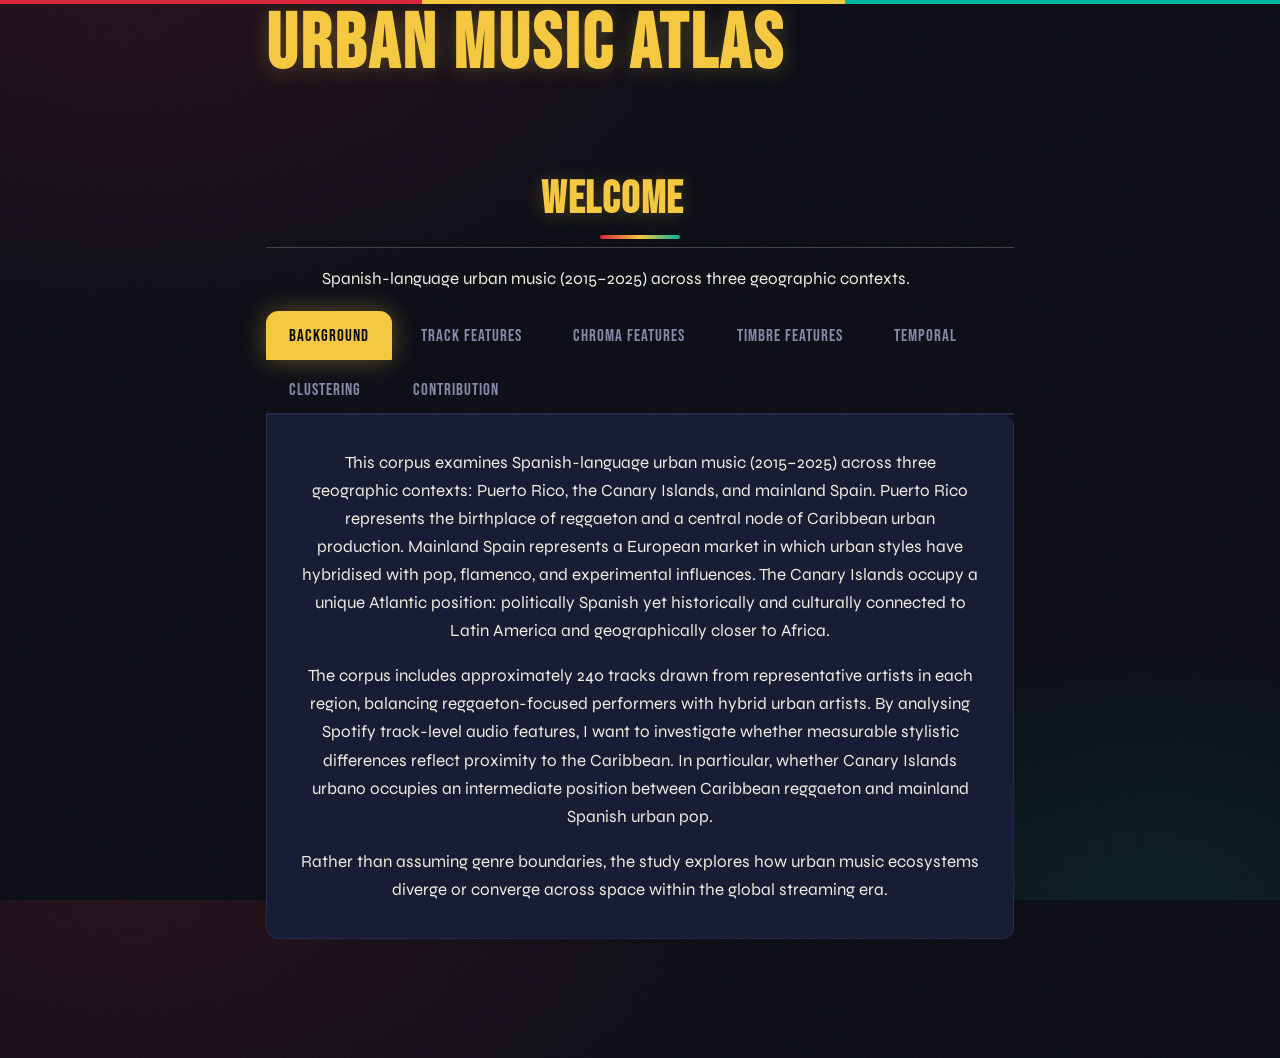
==== commit a2ec9d10: "Add timbre features" ====
--- a/UrbanMusicAtlas.html
+++ b/UrbanMusicAtlas.html
@@ -69,7 +69,7 @@
 <h2 class="unnumbered anchored" data-anchor-id="welcome">Welcome</h2>
 <p>Spanish-language urban music (2015–2025) across three geographic contexts.</p>
 <div class="tabset-margin-container"></div><div class="panel-tabset">
-<ul class="nav nav-tabs" role="tablist"><li class="nav-item" role="presentation"><a class="nav-link active" id="tabset-1-1-tab" data-bs-toggle="tab" data-bs-target="#tabset-1-1" role="tab" aria-controls="tabset-1-1" aria-selected="true" href="">Background</a></li><li class="nav-item" role="presentation"><a class="nav-link" id="tabset-1-2-tab" data-bs-toggle="tab" data-bs-target="#tabset-1-2" role="tab" aria-controls="tabset-1-2" aria-selected="false" href="">Track Features</a></li><li class="nav-item" role="presentation"><a class="nav-link" id="tabset-1-3-tab" data-bs-toggle="tab" data-bs-target="#tabset-1-3" role="tab" aria-controls="tabset-1-3" aria-selected="false" href="">Chroma Features</a></li><li class="nav-item" role="presentation"><a class="nav-link" id="tabset-1-4-tab" data-bs-toggle="tab" data-bs-target="#tabset-1-4" role="tab" aria-controls="tabset-1-4" aria-selected="false" href="">Timbre Features</a></li><li class="nav-item" role="presentation"><a class="nav-link" id="tabset-1-5-tab" data-bs-toggle="tab" data-bs-target="#tabset-1-5" role="tab" aria-controls="tabset-1-5" aria-selected="false" href="">Clustering</a></li><li class="nav-item" role="presentation"><a class="nav-link" id="tabset-1-6-tab" data-bs-toggle="tab" data-bs-target="#tabset-1-6" role="tab" aria-controls="tabset-1-6" aria-selected="false" href="">Contribution</a></li></ul>
+<ul class="nav nav-tabs" role="tablist"><li class="nav-item" role="presentation"><a class="nav-link active" id="tabset-1-1-tab" data-bs-toggle="tab" data-bs-target="#tabset-1-1" role="tab" aria-controls="tabset-1-1" aria-selected="true" href="">Background</a></li><li class="nav-item" role="presentation"><a class="nav-link" id="tabset-1-2-tab" data-bs-toggle="tab" data-bs-target="#tabset-1-2" role="tab" aria-controls="tabset-1-2" aria-selected="false" href="">Track Features</a></li><li class="nav-item" role="presentation"><a class="nav-link" id="tabset-1-3-tab" data-bs-toggle="tab" data-bs-target="#tabset-1-3" role="tab" aria-controls="tabset-1-3" aria-selected="false" href="">Chroma Features</a></li><li class="nav-item" role="presentation"><a class="nav-link" id="tabset-1-4-tab" data-bs-toggle="tab" data-bs-target="#tabset-1-4" role="tab" aria-controls="tabset-1-4" aria-selected="false" href="">Timbre Features</a></li><li class="nav-item" role="presentation"><a class="nav-link" id="tabset-1-5-tab" data-bs-toggle="tab" data-bs-target="#tabset-1-5" role="tab" aria-controls="tabset-1-5" aria-selected="false" href="">Temporal</a></li><li class="nav-item" role="presentation"><a class="nav-link" id="tabset-1-6-tab" data-bs-toggle="tab" data-bs-target="#tabset-1-6" role="tab" aria-controls="tabset-1-6" aria-selected="false" href="">Clustering</a></li><li class="nav-item" role="presentation"><a class="nav-link" id="tabset-1-7-tab" data-bs-toggle="tab" data-bs-target="#tabset-1-7" role="tab" aria-controls="tabset-1-7" aria-selected="false" href="">Contribution</a></li></ul>
 <div class="tab-content">
 <div id="tabset-1-1" class="tab-pane active" role="tabpanel" aria-labelledby="tabset-1-1-tab">
 <p>This corpus examines Spanish-language urban music (2015–2025) across three geographic contexts: Puerto Rico, the Canary Islands, and mainland Spain. Puerto Rico represents the birthplace of reggaeton and a central node of Caribbean urban production. Mainland Spain represents a European market in which urban styles have hybridised with pop, flamenco, and experimental influences. The Canary Islands occupy a unique Atlantic position: politically Spanish yet historically and culturally connected to Latin America and geographically closer to Africa.</p>
@@ -133,12 +133,51 @@
 </blockquote>
 </div>
 <div id="tabset-1-4" class="tab-pane" role="tabpanel" aria-labelledby="tabset-1-4-tab">
-
+<p>These cepstrograms show the timbral texture over time for each track using Mel-Frequency Cepstral Coefficients (MFCCs).</p>
+<p><strong>🇵🇷 Bad Bunny – DtMF (Puerto Rico)</strong></p>
+<div class="cell">
+<div class="cell-output-display">
+<div>
+<figure class="figure">
+<p><img src="UrbanMusicAtlas_files/figure-html/unnamed-chunk-5-1.png" class="img-fluid figure-img" width="672"></p>
+</figure>
+</div>
+</div>
+</div>
+<p>MFCC_02 shows the most variation with spikes throughout, indicating strong and consistent low-frequency energy, typical of reggeaton’s heavy bass and kick drum production.The upper MFCCs (15 to 21) are relatively uniform, suggesting a stable, electronically produced timbral texture with little acoustic variation.</p>
+<p><strong>🏝️ Quevedo – NI BORRACHO (Canary Islands)</strong></p>
+<div class="cell">
+<div class="cell-output-display">
+<div>
+<figure class="figure">
+<p><img src="UrbanMusicAtlas_files/figure-html/unnamed-chunk-6-1.png" class="img-fluid figure-img" width="672"></p>
+</figure>
+</div>
+</div>
+</div>
+<p>Just like DtMF, mfcc_02 also dominates with strong brightness. However, mfcc_07 shows more dramatic dark patches, moments of contrast that could correspond to the chorus of the song and the production drops that it has. The overall texture is more varied than Bad Bunny’s, hinting at a more melodically dynamic production style that blends urban and pop.</p>
+<p><strong>🇪🇸 Rosalía – Malamente (Spain)</strong></p>
+<div class="cell">
+<div class="cell-output-display">
+<div>
+<figure class="figure">
+<p><img src="UrbanMusicAtlas_files/figure-html/unnamed-chunk-7-1.png" class="img-fluid figure-img" width="672"></p>
+</figure>
+</div>
+</div>
+</div>
+<p>This is the most distinctive cepstogram of the three. MFCC_09 shows a persistent band of negative values for the entire length of the track which reflects the timbral quality of the guitar and flamenco vocals which occupy a different frequency than electronic production. MFCC_02 still shows brightness but less so than the other two tracks.</p>
+<blockquote class="blockquote">
+<p>All three tracks share a strong mfcc_02 component, suggesting comparable low-frequency energy across regions. Bad Bunny and Quevedo are timbally closer to each other and Malamente stands out with its unique MFCC_09 pattern. This aligns with out hypothesis that Canarian urbano leans Caribbean rather than Iberian.</p>
+</blockquote>
 </div>
 <div id="tabset-1-5" class="tab-pane" role="tabpanel" aria-labelledby="tabset-1-5-tab">
 
 </div>
 <div id="tabset-1-6" class="tab-pane" role="tabpanel" aria-labelledby="tabset-1-6-tab">
+
+</div>
+<div id="tabset-1-7" class="tab-pane" role="tabpanel" aria-labelledby="tabset-1-7-tab">
 
 </div>
 </div>
